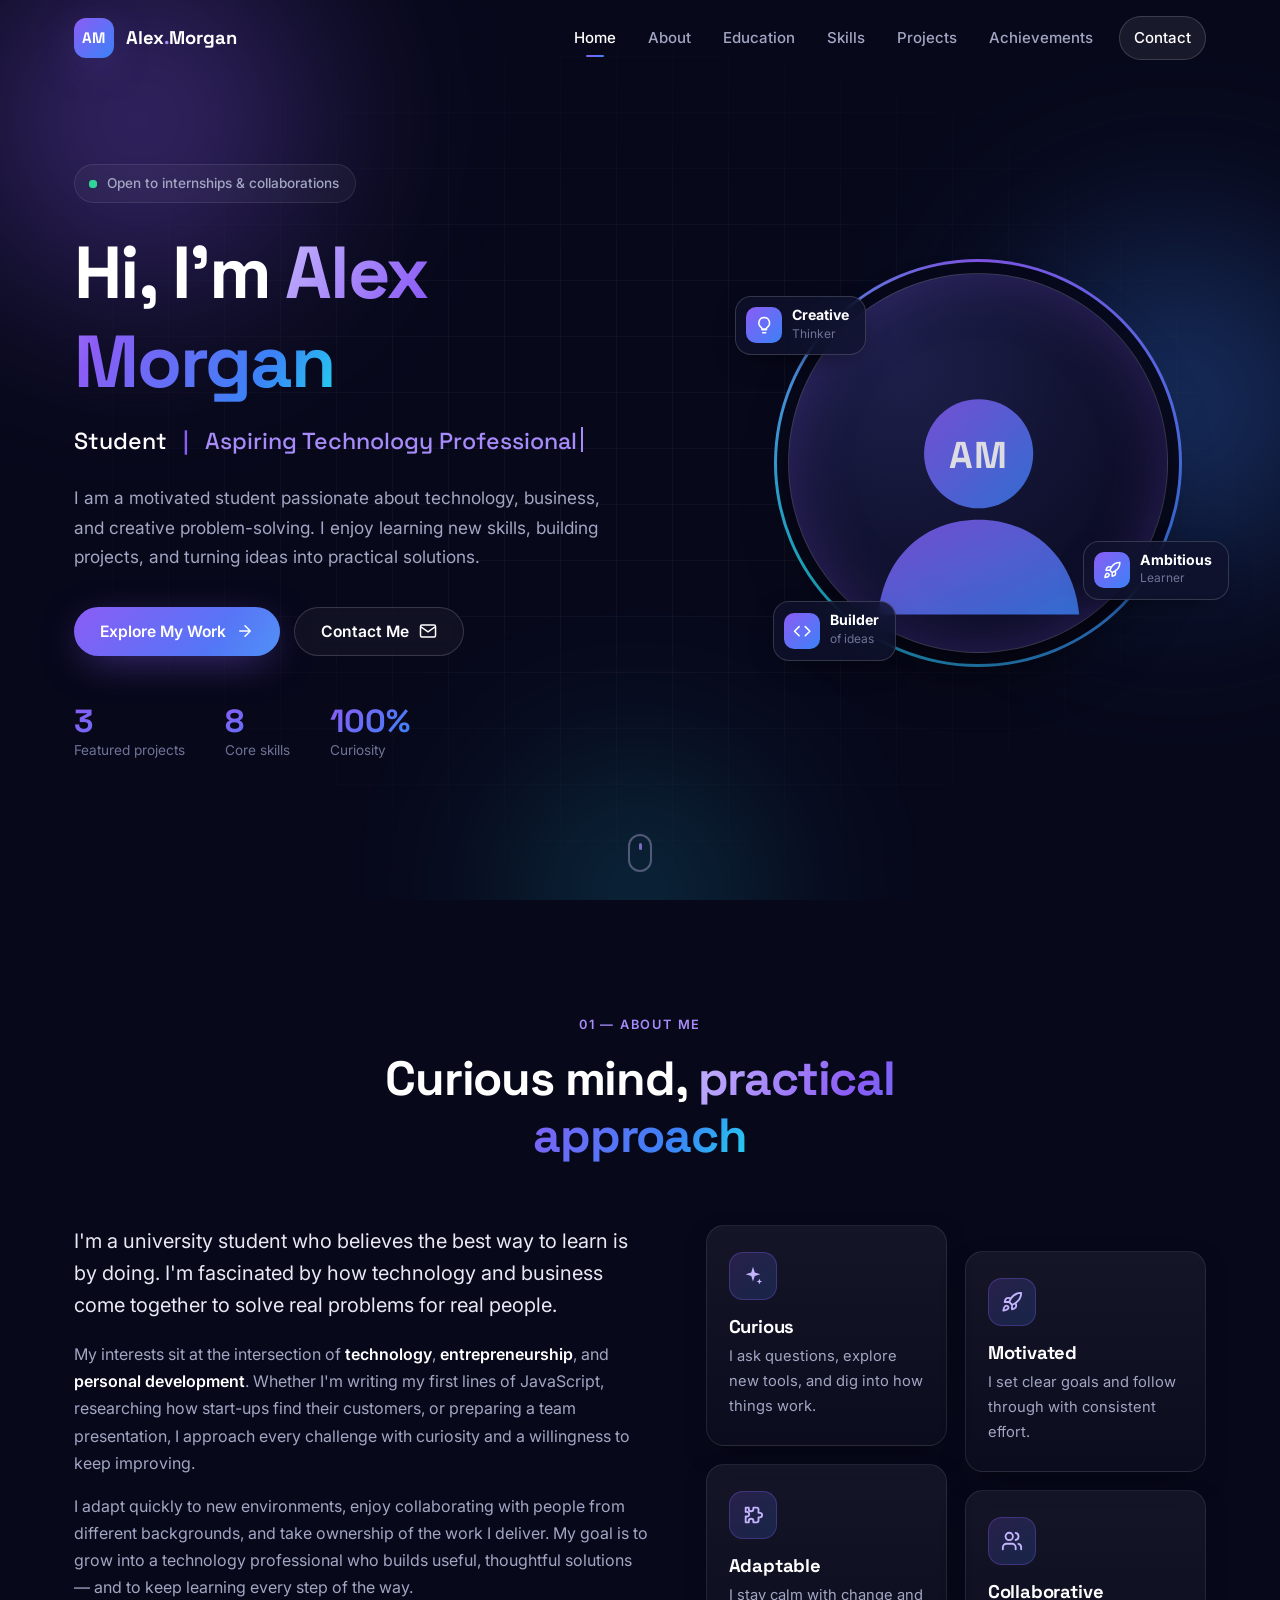
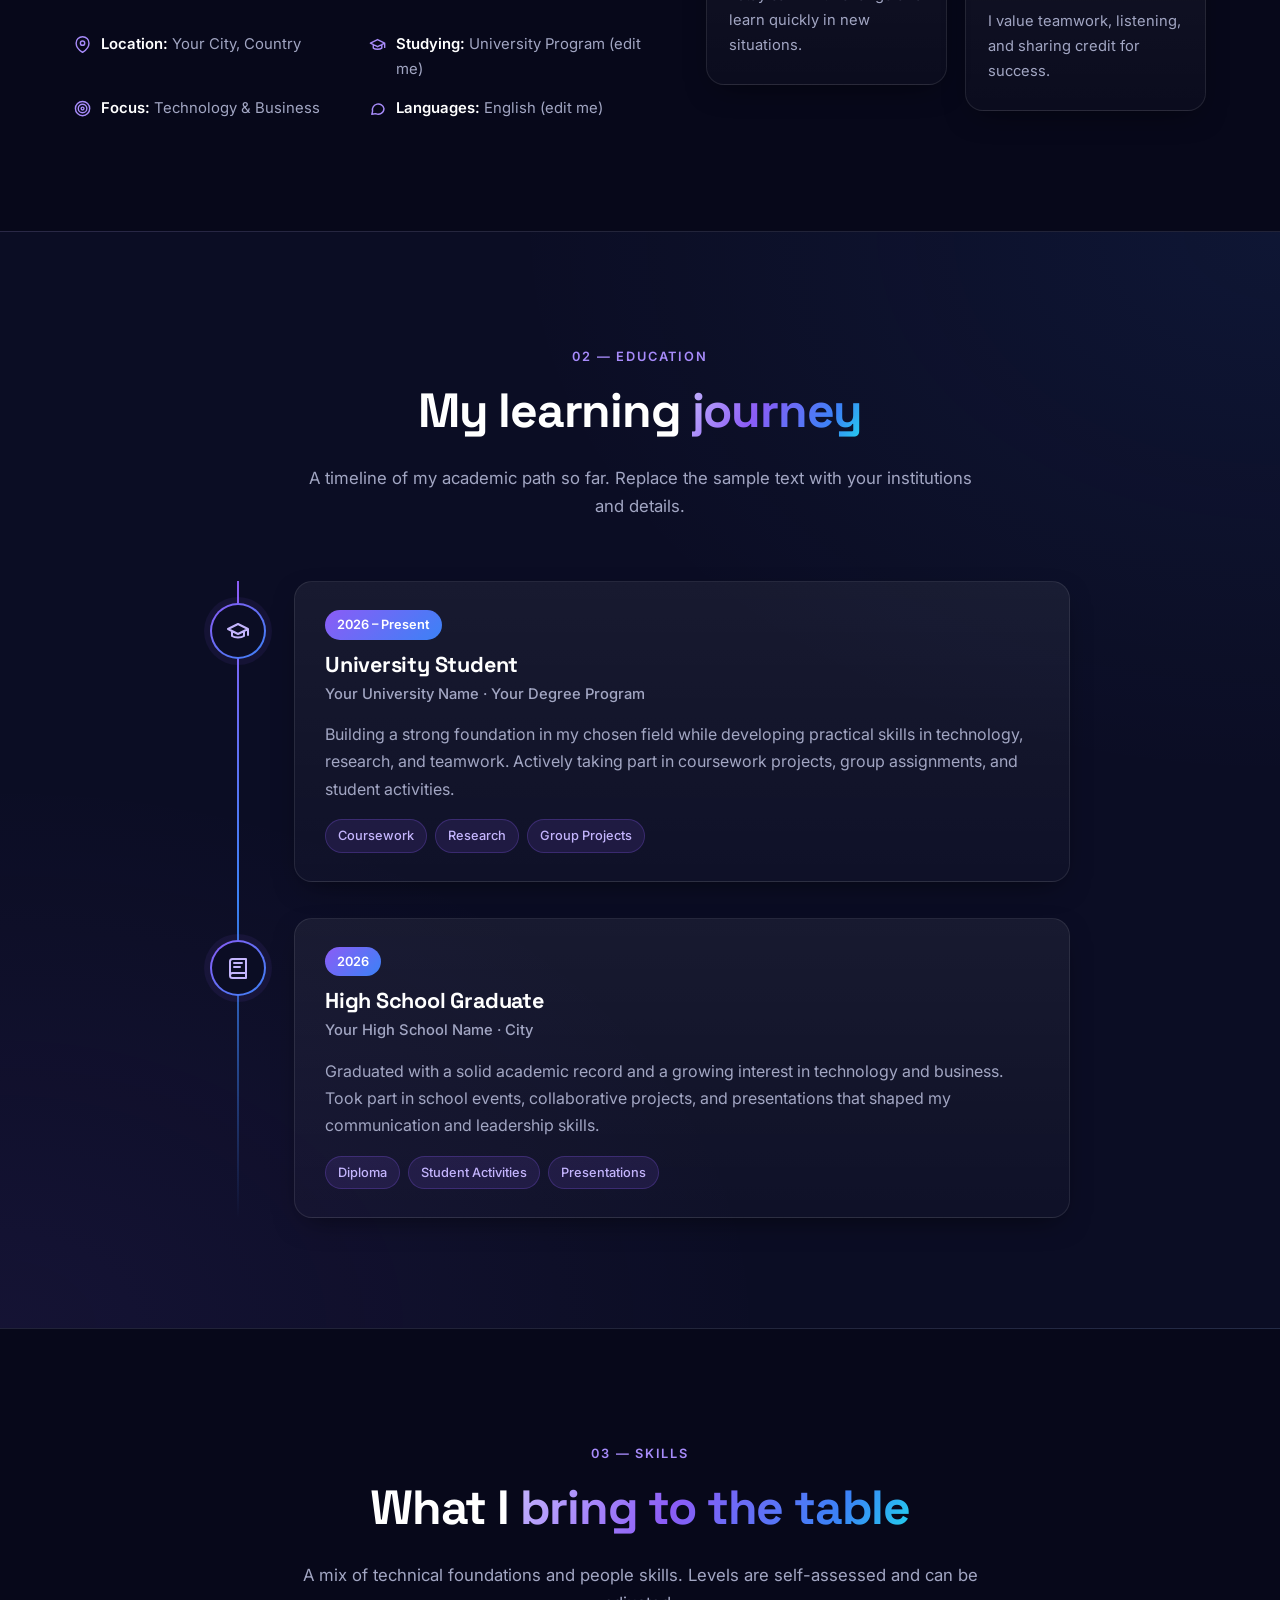
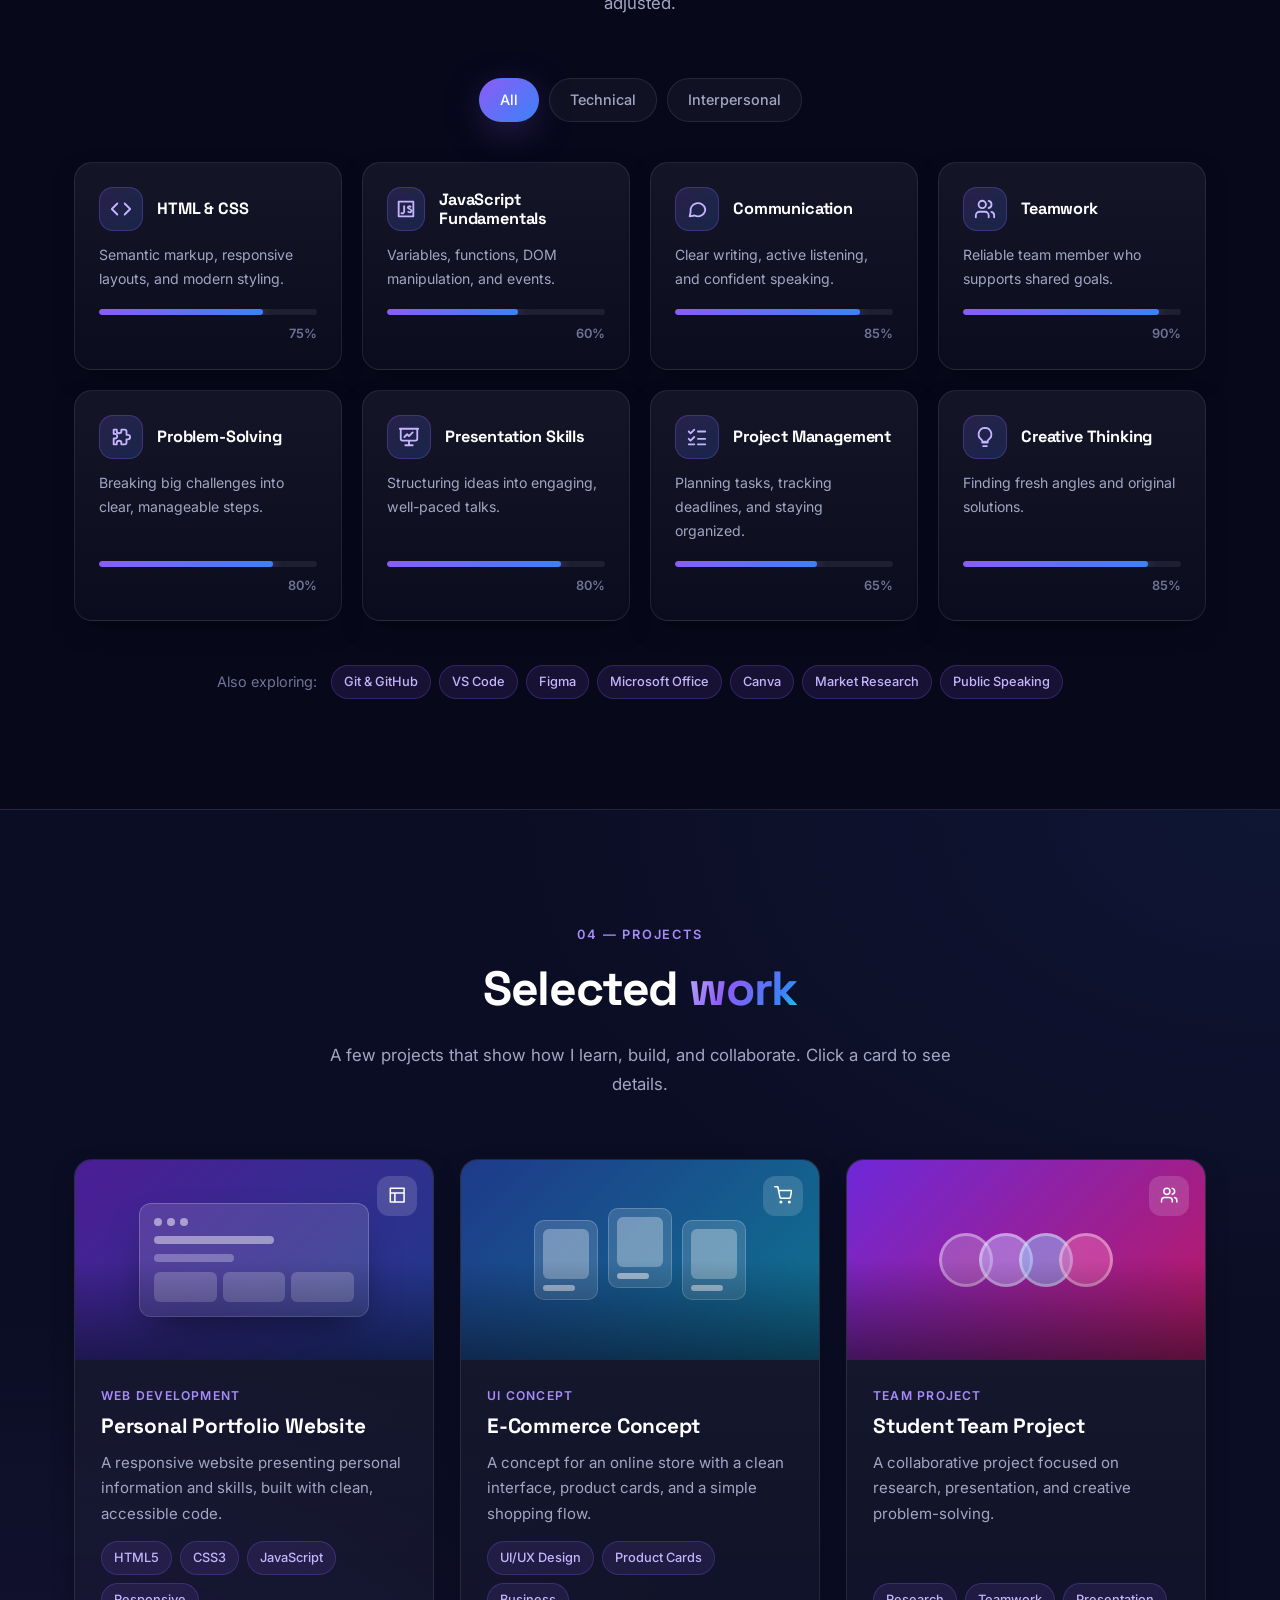
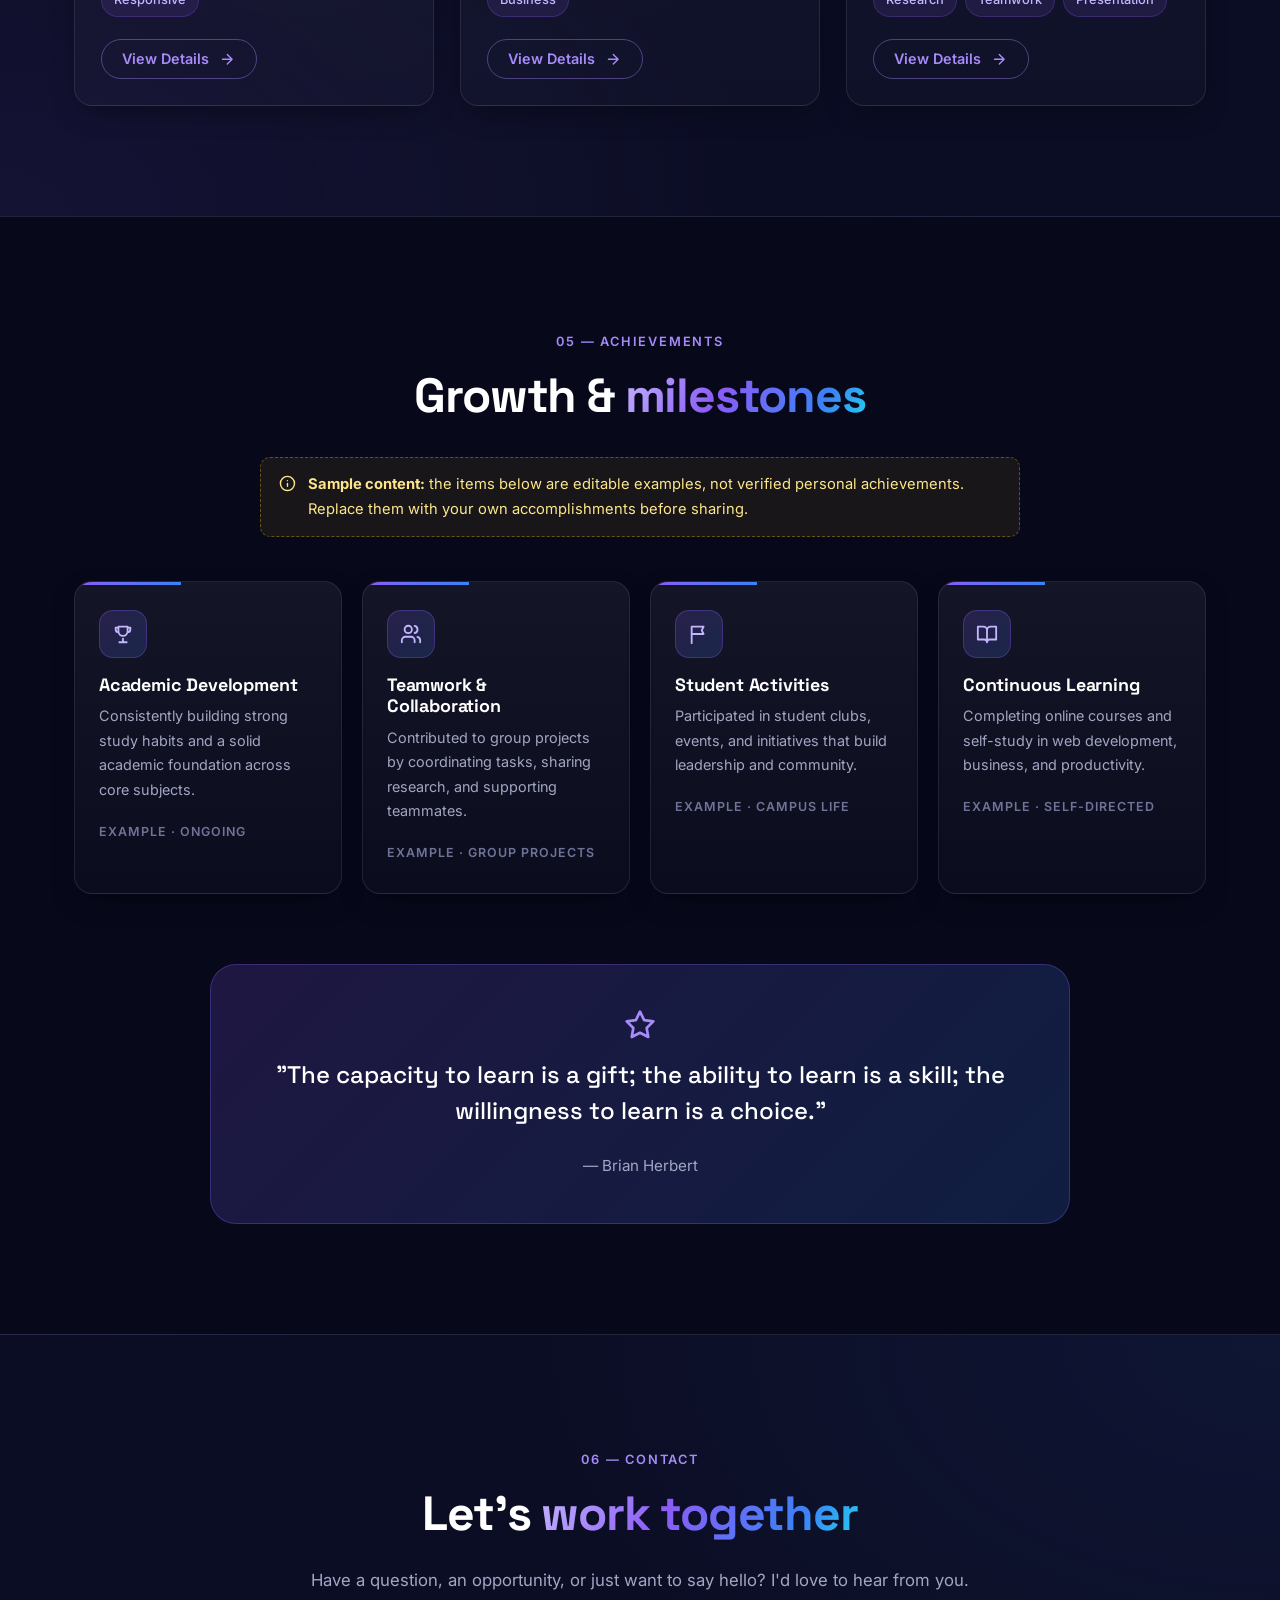
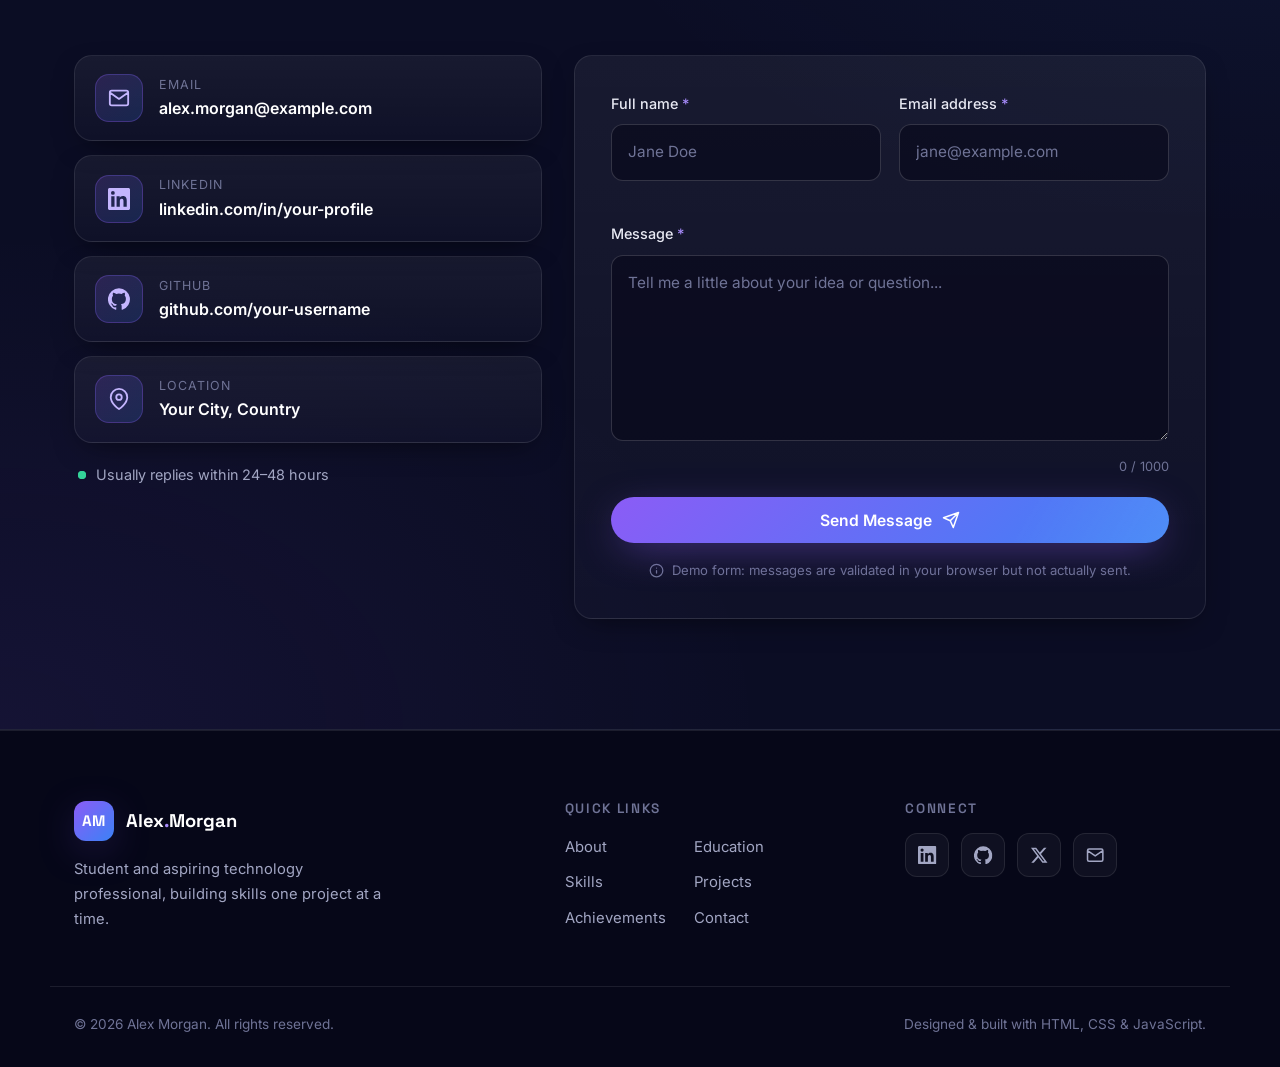
==== index.html @ f26a384c "Add root index.html that forwards to the portfolio folder Deploying the repository root (e.g. on Ver" ====
<!DOCTYPE html>
<html lang="en">
<head>
  <meta charset="UTF-8">
  <meta name="viewport" content="width=device-width, initial-scale=1.0">
  <title>Alex Morgan | Personal Portfolio</title>
  <!-- The website lives in the portfolio-website/ folder; this page forwards visitors there
       so the site also works when the repository root is deployed (Vercel, Netlify, GitHub Pages). -->
  <meta http-equiv="refresh" content="0; url=portfolio-website/index.html">
  <link rel="canonical" href="portfolio-website/index.html">
  <script>window.location.replace("portfolio-website/index.html");</script>
  <style>
    body { margin: 0; min-height: 100vh; display: grid; place-items: center; background: #07081a; color: #e8e9f3; font-family: -apple-system, BlinkMacSystemFont, "Segoe UI", Roboto, Arial, sans-serif; }
    a { color: #a78bfa; }
  </style>
</head>
<body>
  <p>Loading portfolio… If nothing happens, <a href="portfolio-website/index.html">open the portfolio</a>.</p>
</body>
</html>
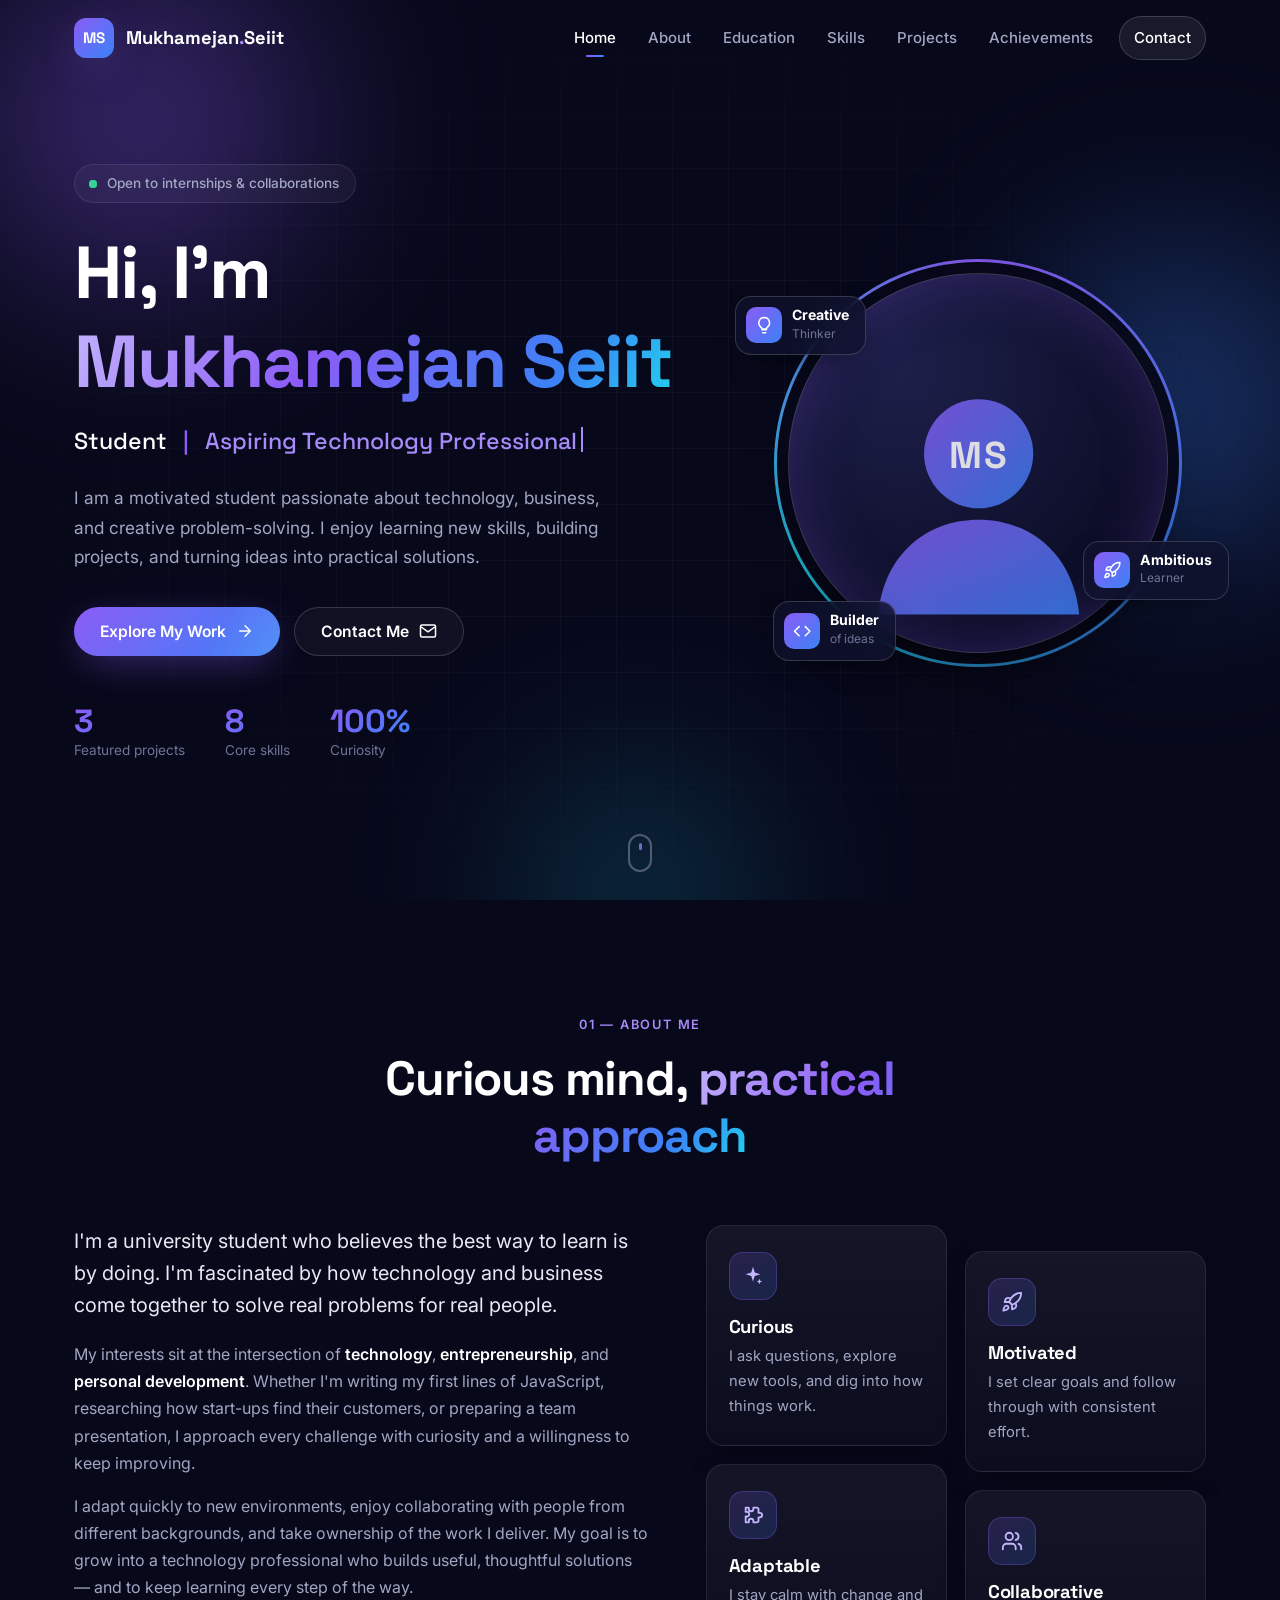
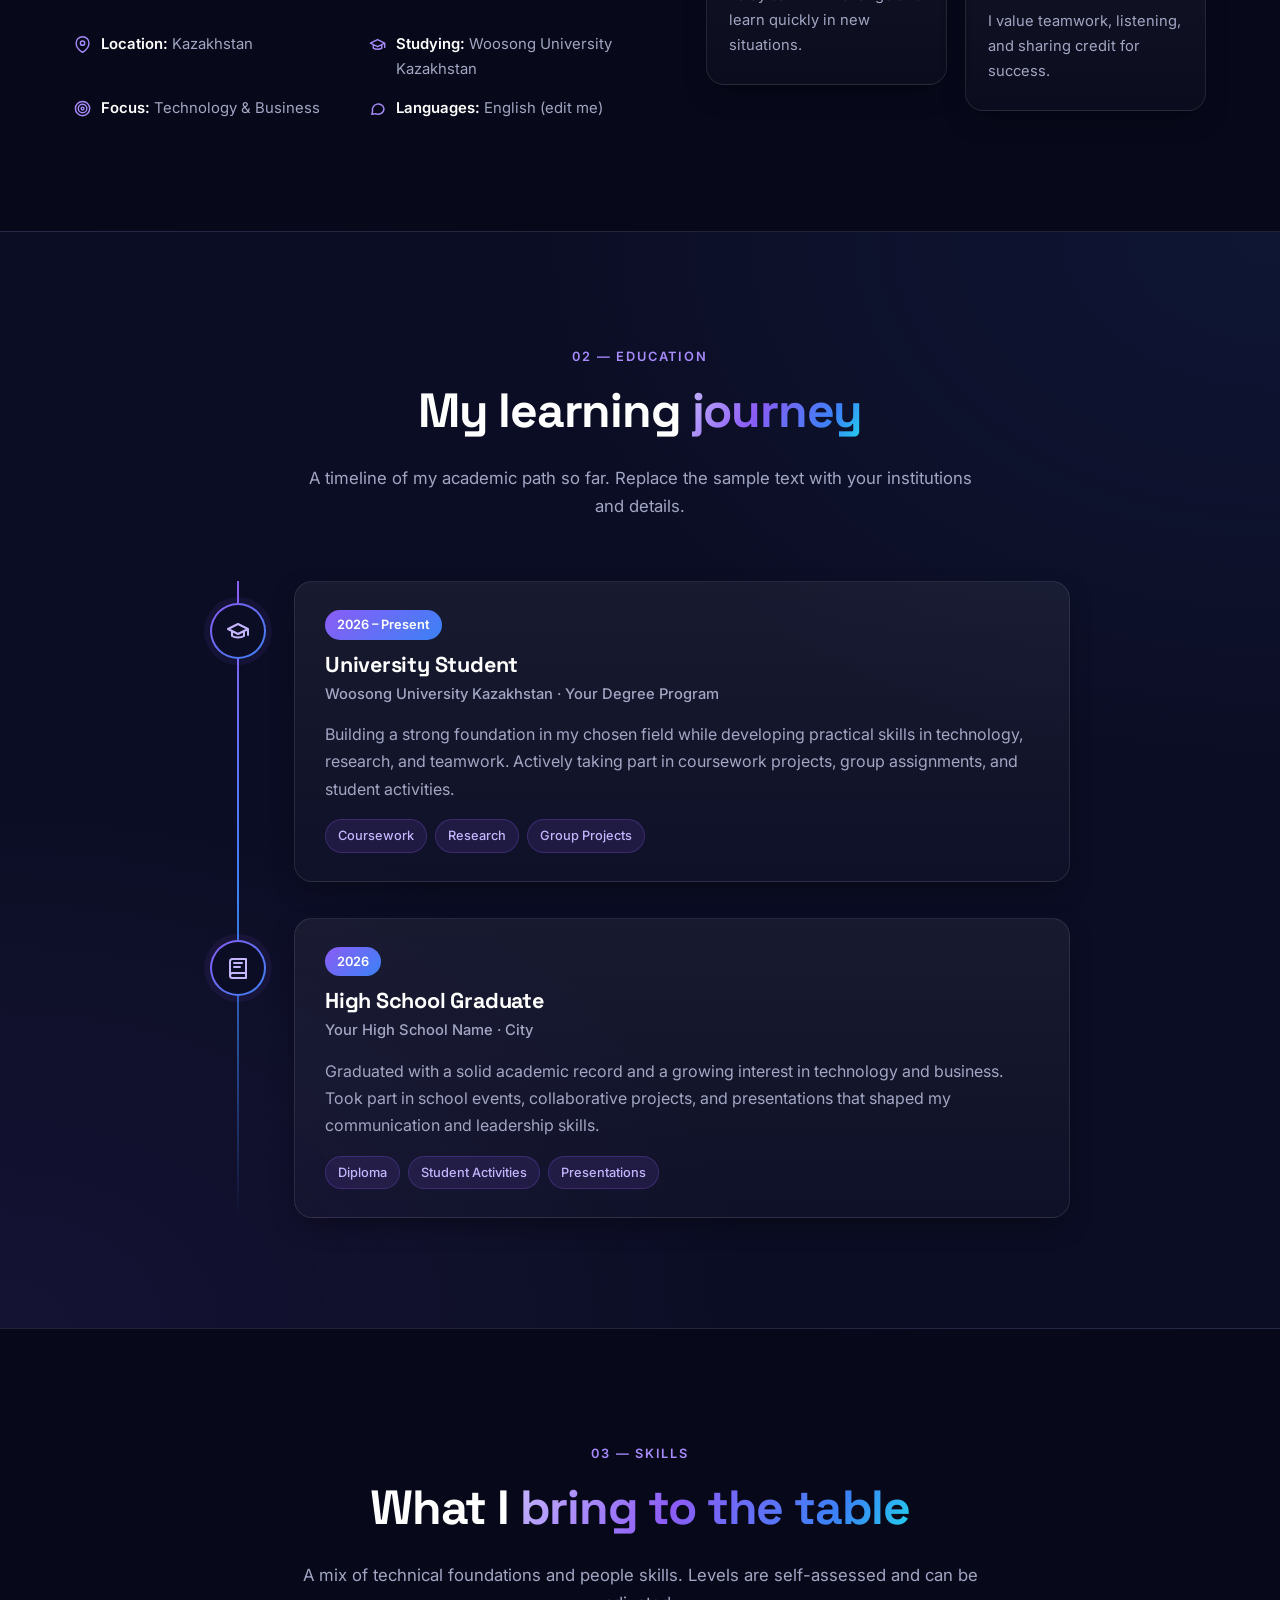
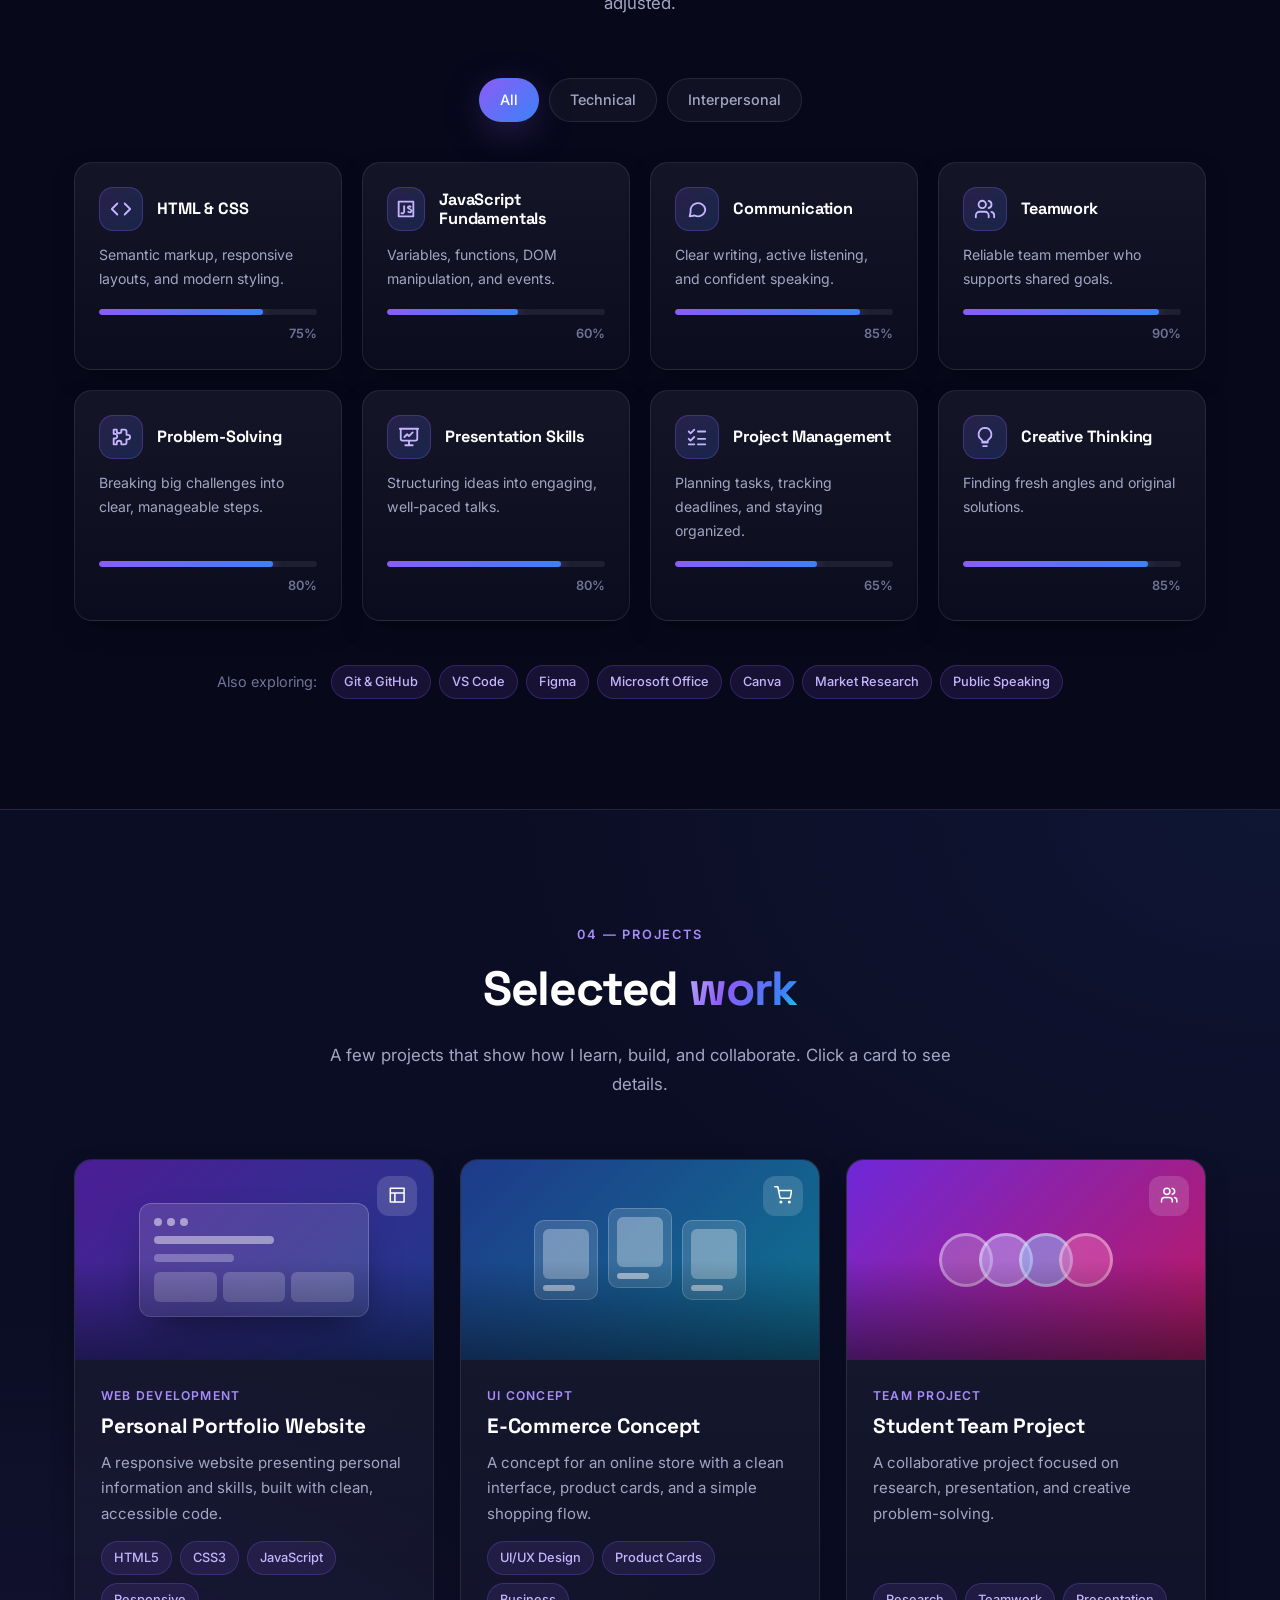
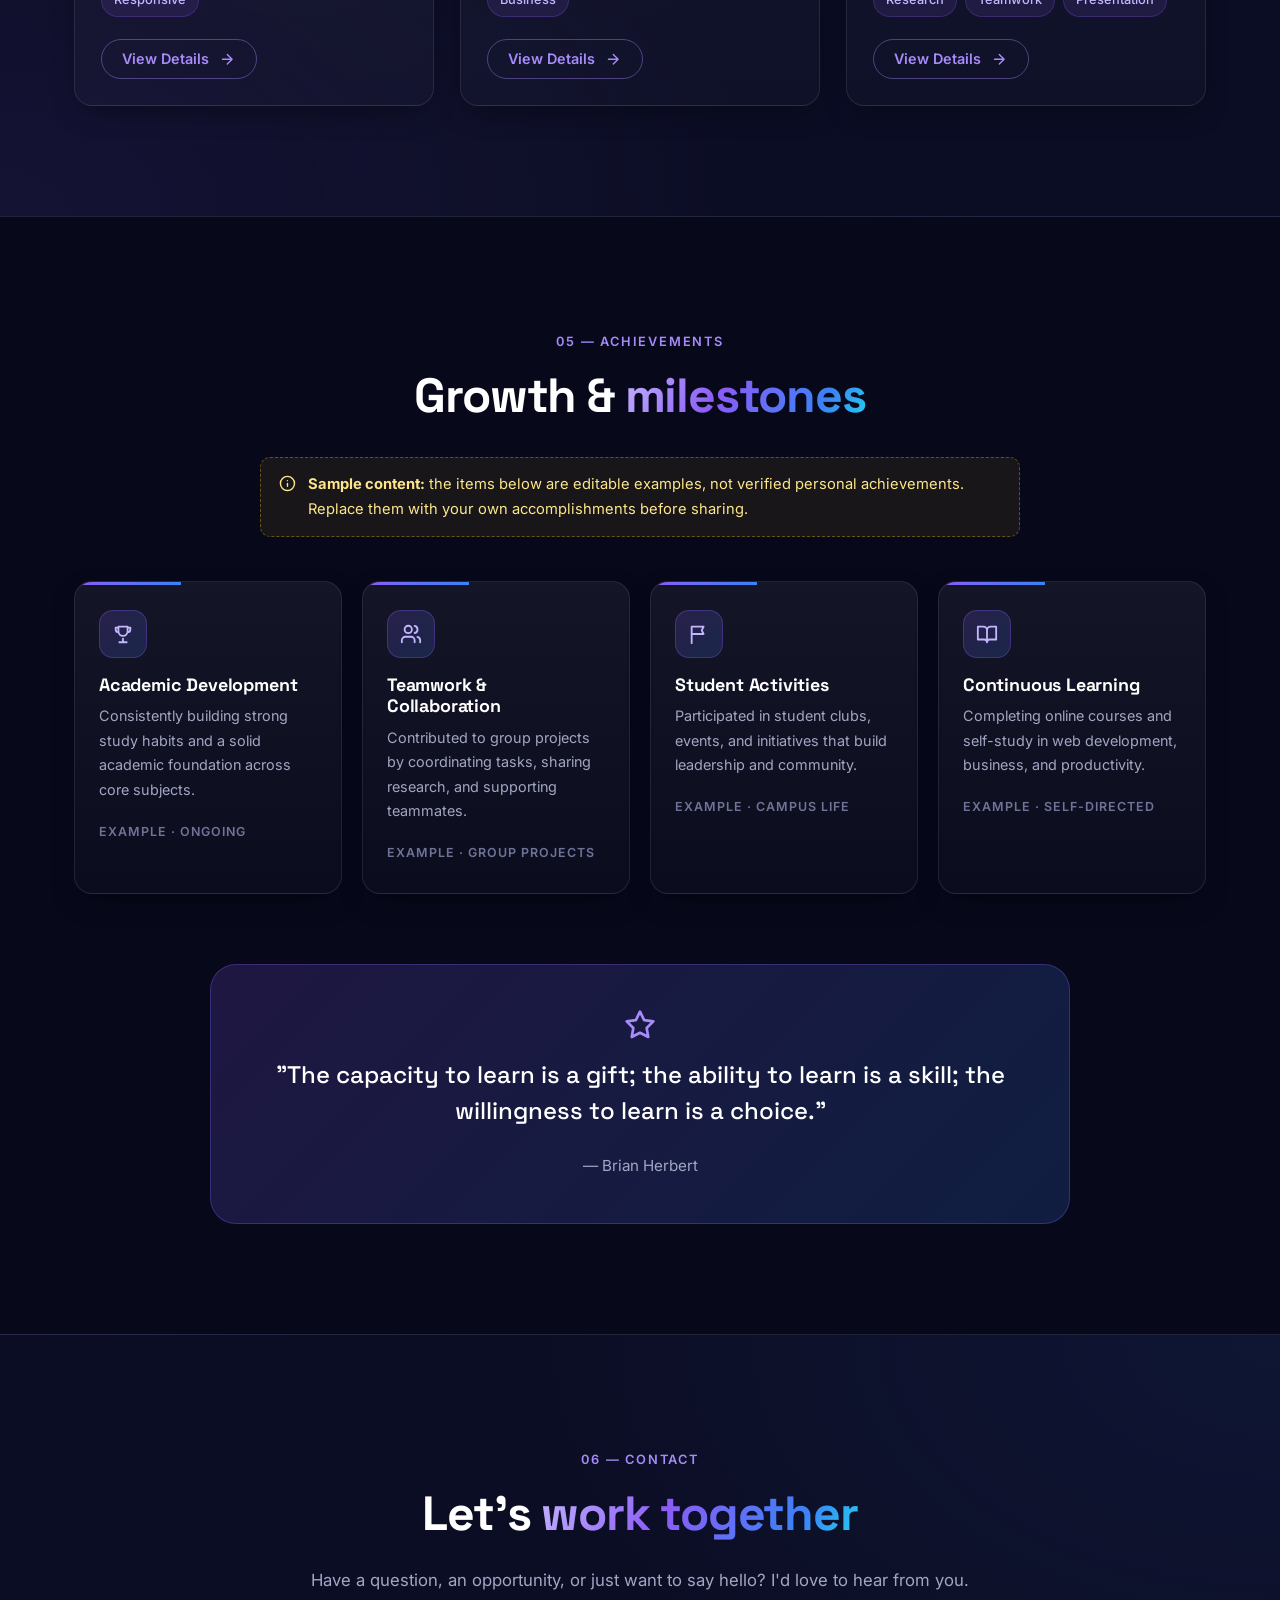
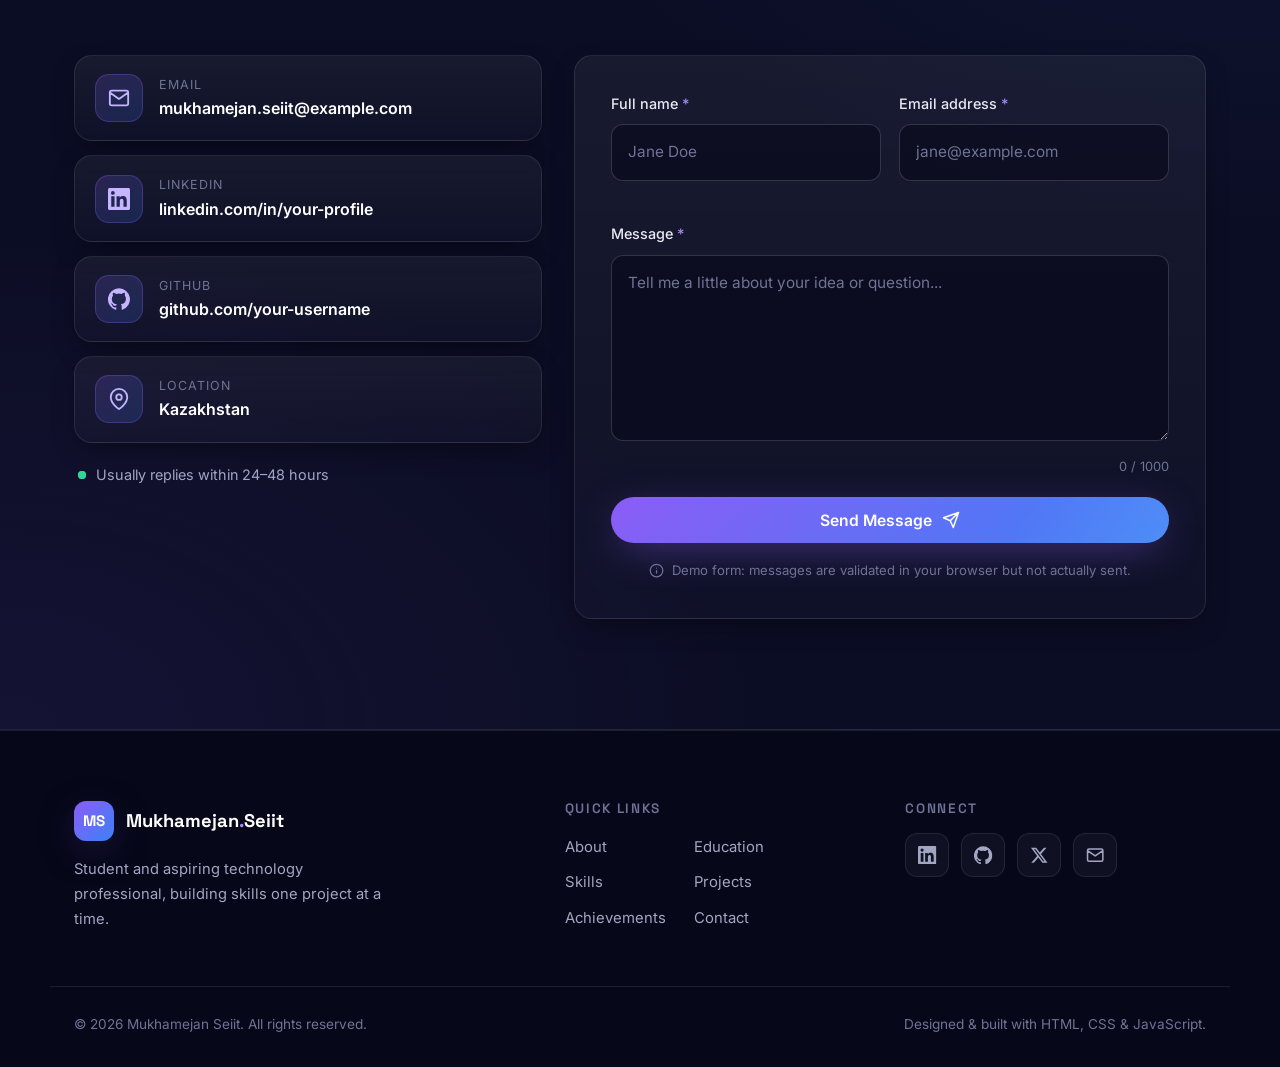
==== commit 971ee494: "Personalize portfolio for Mukhamejan Seiit at Woosong University Kazakhstan Replace the sample name," ====
--- a/index.html
+++ b/index.html
@@ -3,7 +3,7 @@
 <head>
   <meta charset="UTF-8">
   <meta name="viewport" content="width=device-width, initial-scale=1.0">
-  <title>Alex Morgan | Personal Portfolio</title>
+  <title>Mukhamejan Seiit | Personal Portfolio</title>
   <!-- The website lives in the portfolio-website/ folder; this page forwards visitors there
        so the site also works when the repository root is deployed (Vercel, Netlify, GitHub Pages). -->
   <meta http-equiv="refresh" content="0; url=portfolio-website/index.html">
